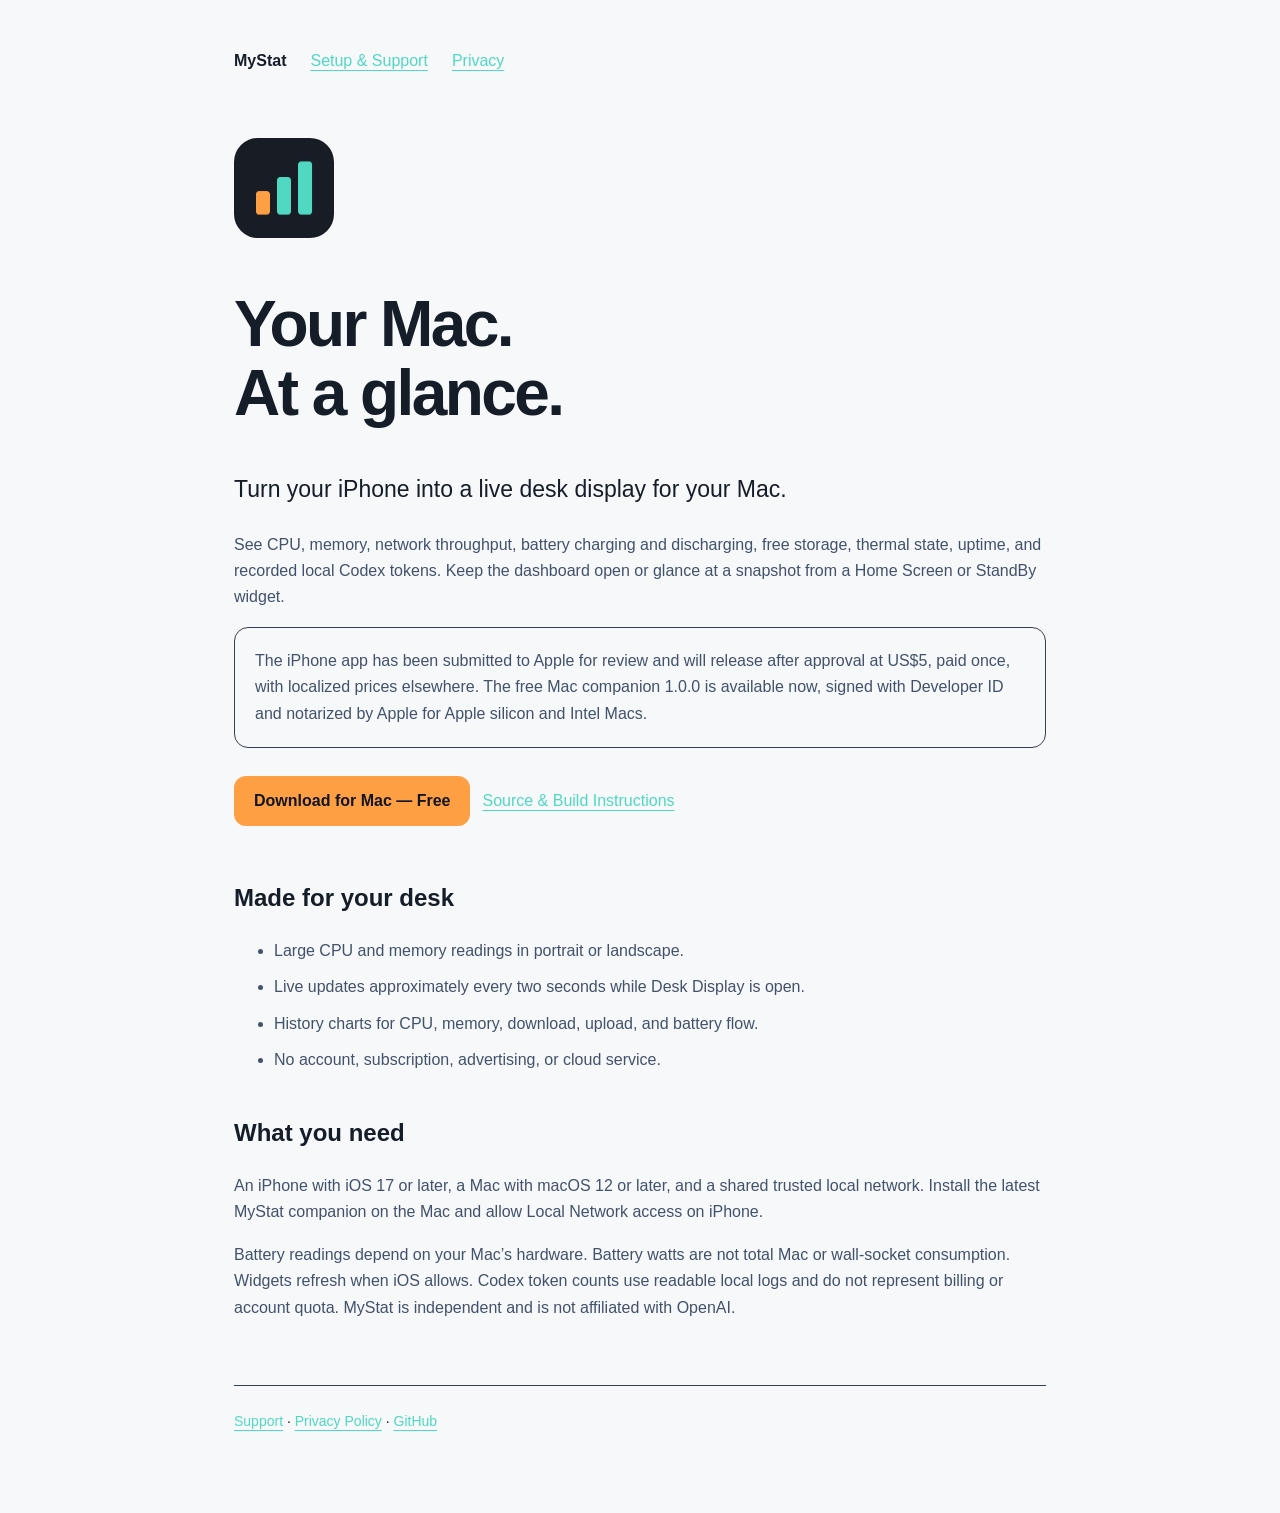
==== docs/index.html @ 9d593f8b "Record App Store submission and update public release status" ====
<!doctype html><html lang="en"><head><meta charset="utf-8"><meta name="viewport" content="width=device-width,initial-scale=1"><meta name="description" content="Monitor your Mac from your iPhone with MyStat. CPU, memory, network, battery flow, and local Codex token counts."><title>MyStat — Your Mac, at a glance</title><link rel="stylesheet" href="style.css"></head><body>
<nav><strong>MyStat</strong><a href="support.html">Setup & Support</a><a href="privacy.html">Privacy</a></nav>
<img class="icon" src="icon.png" alt="MyStat: three orange and teal bars on a charcoal tile">
<h1>Your Mac.<br>At a glance.</h1><p class="lead">Turn your iPhone into a live desk display for your Mac.</p>
<p>See CPU, memory, network throughput, battery charging and discharging, free storage, thermal state, uptime, and recorded local Codex tokens. Keep the dashboard open or glance at a snapshot from a Home Screen or StandBy widget.</p>
<p class="note">The iPhone app has been submitted to Apple for review and will release after approval at US$5, paid once, with localized prices elsewhere. The free Mac companion 1.0.0 is available now, signed with Developer ID and notarized by Apple for Apple silicon and Intel Macs.</p>
<a class="button" href="https://github.com/Cydiater/MyStat/releases/download/v1.0.0/MyStat-v1.0.0.zip">Download for Mac — Free</a><a href="https://github.com/Cydiater/MyStat">Source & Build Instructions</a>
<h2>Made for your desk</h2><ul><li>Large CPU and memory readings in portrait or landscape.</li><li>Live updates approximately every two seconds while Desk Display is open.</li><li>History charts for CPU, memory, download, upload, and battery flow.</li><li>No account, subscription, advertising, or cloud service.</li></ul>
<h2>What you need</h2><p>An iPhone with iOS 17 or later, a Mac with macOS 12 or later, and a shared trusted local network. Install the latest MyStat companion on the Mac and allow Local Network access on iPhone.</p>
<p>Battery readings depend on your Mac’s hardware. Battery watts are not total Mac or wall-socket consumption. Widgets refresh when iOS allows. Codex token counts use readable local logs and do not represent billing or account quota. MyStat is independent and is not affiliated with OpenAI.</p>
<footer><a href="support.html">Support</a> · <a href="privacy.html">Privacy Policy</a> · <a href="https://github.com/Cydiater/MyStat">GitHub</a></footer></body></html>
---- docs/style.css ----
:root{color-scheme:dark;font-family:-apple-system,BlinkMacSystemFont,"Segoe UI",sans-serif;background:#11161e;color:#ecf0f6;line-height:1.65}*{box-sizing:border-box}body{max-width:860px;margin:0 auto;padding:48px 24px 80px}nav{display:flex;gap:24px;flex-wrap:wrap;margin-bottom:64px}a{color:#50d8c2;text-underline-offset:4px}h1{font-size:clamp(36px,7vw,64px);line-height:1.08;letter-spacing:-.04em}h2{margin-top:40px;font-size:24px}p,li{color:#bbc5d3}.lead{font-size:23px;color:#ecf0f6}.button{display:inline-block;padding:12px 20px;border-radius:12px;background:#ff9f43;color:#11161e;font-weight:650;text-decoration:none;margin:12px 12px 12px 0}.note{padding:20px;border:1px solid #35404f;border-radius:14px}.icon{width:100px;height:100px;border-radius:24px}footer{margin-top:64px;border-top:1px solid #35404f;padding-top:24px;font-size:14px}li{margin:10px 0}@media(prefers-color-scheme:light){:root{background:#f6f8fa;color:#151d29}p,li{color:#42526a}.lead{color:#151d29}}
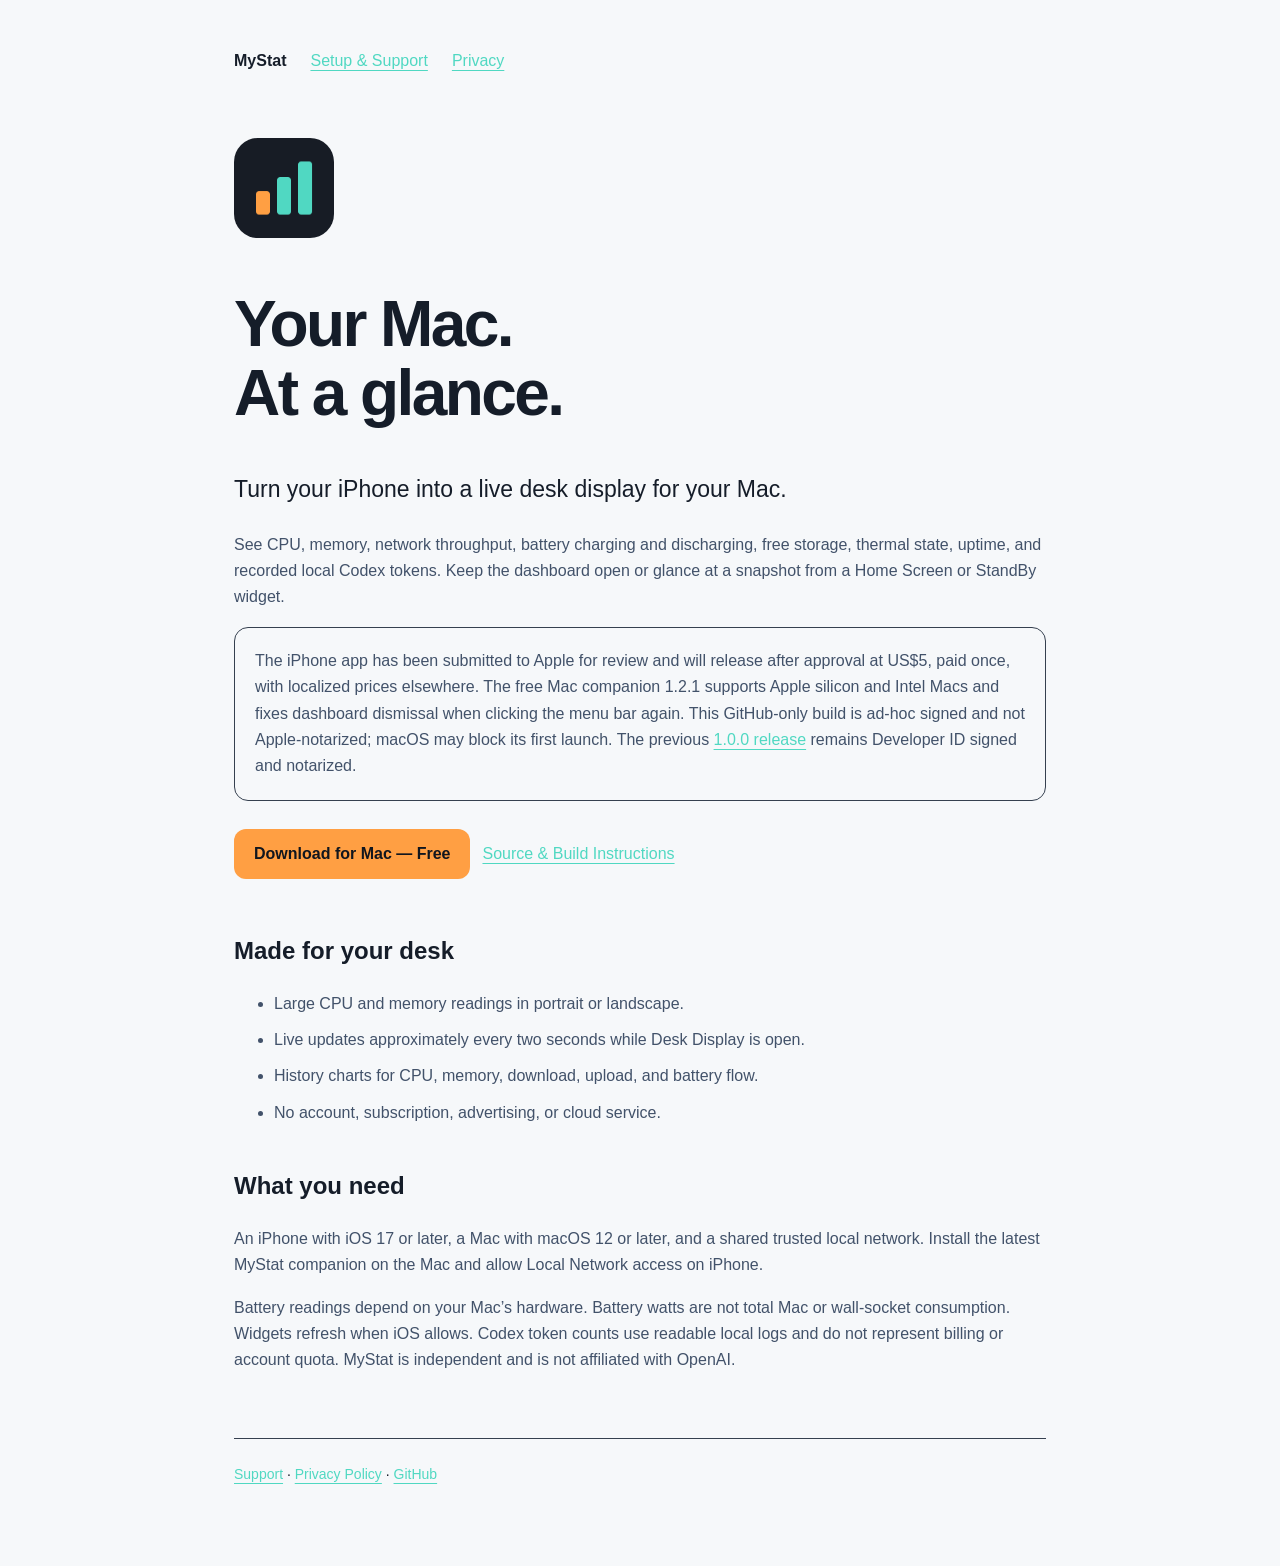
==== commit 511a07e4: "Publish signed 1.2.1 update notice and download links" ====
--- a/docs/index.html
+++ b/docs/index.html
@@ -3,8 +3,8 @@
 <img class="icon" src="icon.png" alt="MyStat: three orange and teal bars on a charcoal tile">
 <h1>Your Mac.<br>At a glance.</h1><p class="lead">Turn your iPhone into a live desk display for your Mac.</p>
 <p>See CPU, memory, network throughput, battery charging and discharging, free storage, thermal state, uptime, and recorded local Codex tokens. Keep the dashboard open or glance at a snapshot from a Home Screen or StandBy widget.</p>
-<p class="note">The iPhone app has been submitted to Apple for review and will release after approval at US$5, paid once, with localized prices elsewhere. The free Mac companion 1.0.0 is available now, signed with Developer ID and notarized by Apple for Apple silicon and Intel Macs.</p>
-<a class="button" href="https://github.com/Cydiater/MyStat/releases/download/v1.0.0/MyStat-v1.0.0.zip">Download for Mac — Free</a><a href="https://github.com/Cydiater/MyStat">Source & Build Instructions</a>
+<p class="note">The iPhone app has been submitted to Apple for review and will release after approval at US$5, paid once, with localized prices elsewhere. The free Mac companion 1.2.1 supports Apple silicon and Intel Macs and fixes dashboard dismissal when clicking the menu bar again. This GitHub-only build is ad-hoc signed and not Apple-notarized; macOS may block its first launch. The previous <a href="https://github.com/Cydiater/MyStat/releases/tag/v1.0.0">1.0.0 release</a> remains Developer ID signed and notarized.</p>
+<a class="button" href="https://github.com/Cydiater/MyStat/releases/download/v1.2.1/MyStat-v1.2.1.zip">Download for Mac — Free</a><a href="https://github.com/Cydiater/MyStat">Source & Build Instructions</a>
 <h2>Made for your desk</h2><ul><li>Large CPU and memory readings in portrait or landscape.</li><li>Live updates approximately every two seconds while Desk Display is open.</li><li>History charts for CPU, memory, download, upload, and battery flow.</li><li>No account, subscription, advertising, or cloud service.</li></ul>
 <h2>What you need</h2><p>An iPhone with iOS 17 or later, a Mac with macOS 12 or later, and a shared trusted local network. Install the latest MyStat companion on the Mac and allow Local Network access on iPhone.</p>
 <p>Battery readings depend on your Mac’s hardware. Battery watts are not total Mac or wall-socket consumption. Widgets refresh when iOS allows. Codex token counts use readable local logs and do not represent billing or account quota. MyStat is independent and is not affiliated with OpenAI.</p>
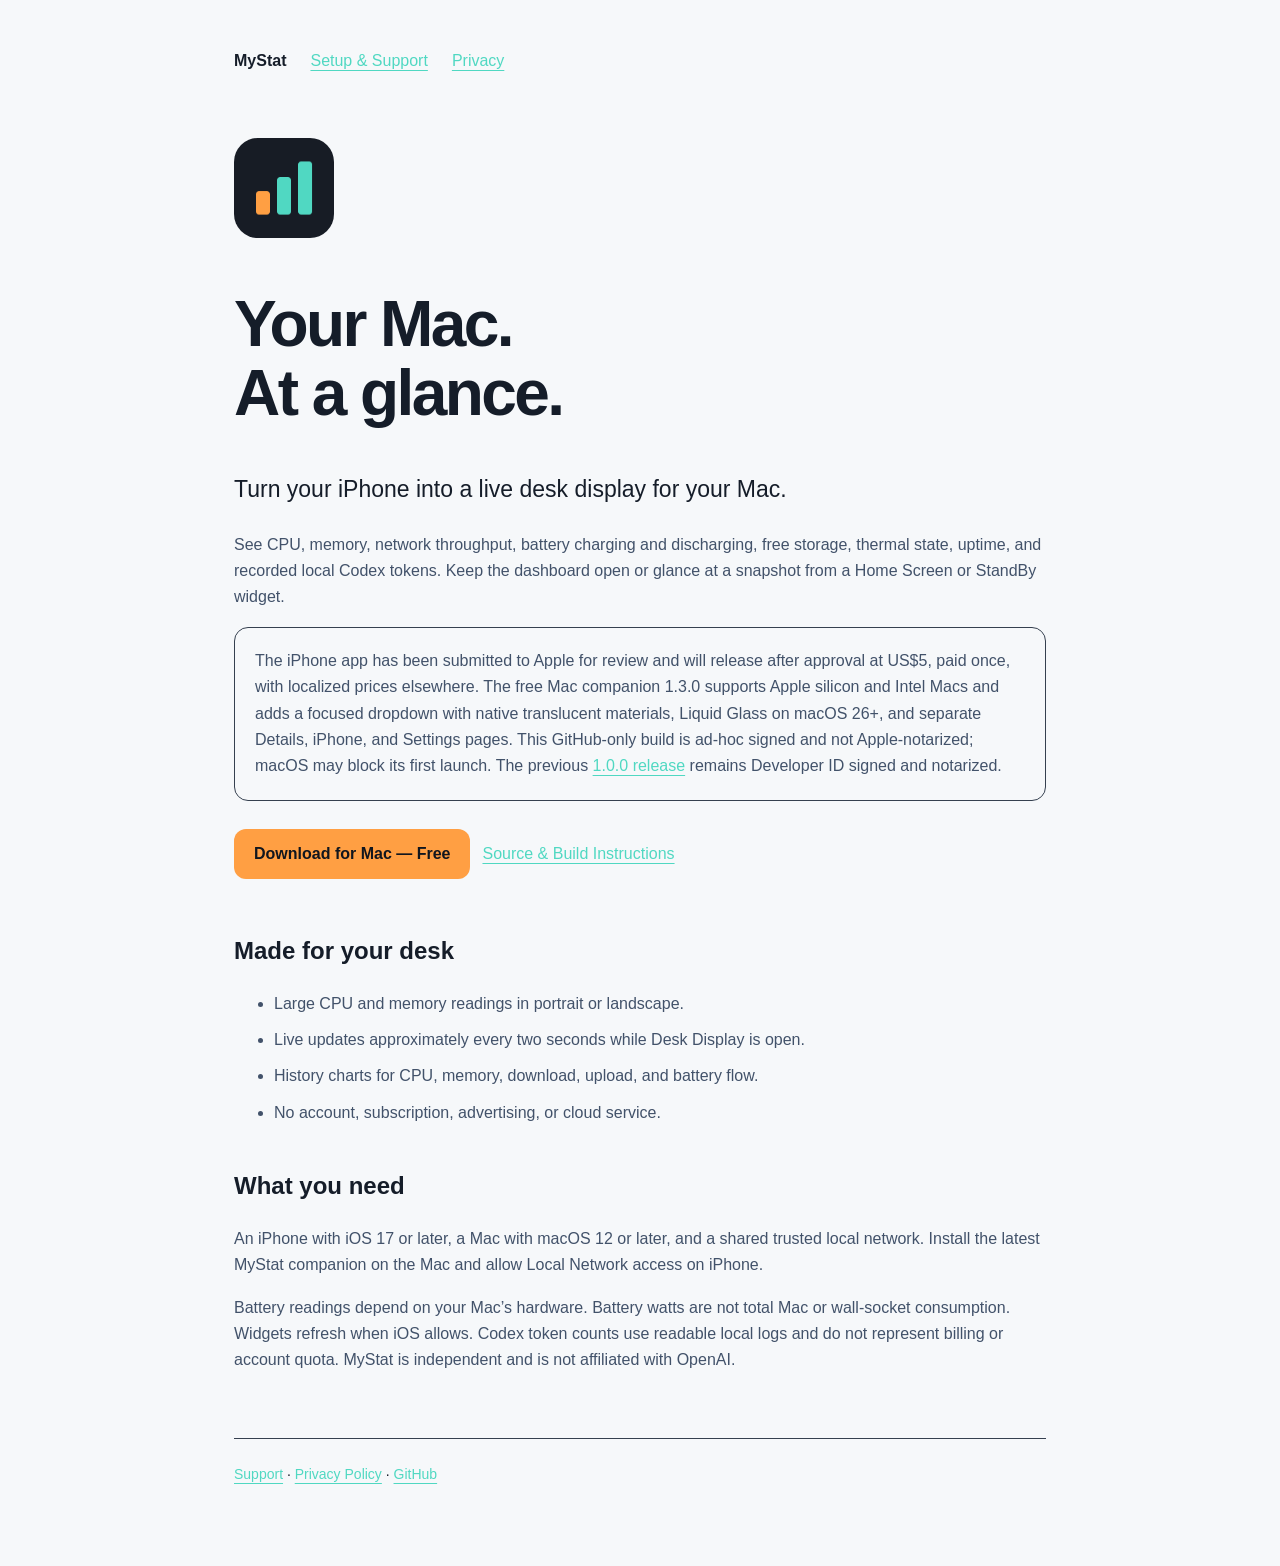
==== commit c82c1da4: "Publish signed 1.3.0 update notice and download links" ====
--- a/docs/index.html
+++ b/docs/index.html
@@ -3,8 +3,8 @@
 <img class="icon" src="icon.png" alt="MyStat: three orange and teal bars on a charcoal tile">
 <h1>Your Mac.<br>At a glance.</h1><p class="lead">Turn your iPhone into a live desk display for your Mac.</p>
 <p>See CPU, memory, network throughput, battery charging and discharging, free storage, thermal state, uptime, and recorded local Codex tokens. Keep the dashboard open or glance at a snapshot from a Home Screen or StandBy widget.</p>
-<p class="note">The iPhone app has been submitted to Apple for review and will release after approval at US$5, paid once, with localized prices elsewhere. The free Mac companion 1.2.1 supports Apple silicon and Intel Macs and fixes dashboard dismissal when clicking the menu bar again. This GitHub-only build is ad-hoc signed and not Apple-notarized; macOS may block its first launch. The previous <a href="https://github.com/Cydiater/MyStat/releases/tag/v1.0.0">1.0.0 release</a> remains Developer ID signed and notarized.</p>
-<a class="button" href="https://github.com/Cydiater/MyStat/releases/download/v1.2.1/MyStat-v1.2.1.zip">Download for Mac — Free</a><a href="https://github.com/Cydiater/MyStat">Source & Build Instructions</a>
+<p class="note">The iPhone app has been submitted to Apple for review and will release after approval at US$5, paid once, with localized prices elsewhere. The free Mac companion 1.3.0 supports Apple silicon and Intel Macs and adds a focused dropdown with native translucent materials, Liquid Glass on macOS 26+, and separate Details, iPhone, and Settings pages. This GitHub-only build is ad-hoc signed and not Apple-notarized; macOS may block its first launch. The previous <a href="https://github.com/Cydiater/MyStat/releases/tag/v1.0.0">1.0.0 release</a> remains Developer ID signed and notarized.</p>
+<a class="button" href="https://github.com/Cydiater/MyStat/releases/download/v1.3.0/MyStat-v1.3.0.zip">Download for Mac — Free</a><a href="https://github.com/Cydiater/MyStat">Source & Build Instructions</a>
 <h2>Made for your desk</h2><ul><li>Large CPU and memory readings in portrait or landscape.</li><li>Live updates approximately every two seconds while Desk Display is open.</li><li>History charts for CPU, memory, download, upload, and battery flow.</li><li>No account, subscription, advertising, or cloud service.</li></ul>
 <h2>What you need</h2><p>An iPhone with iOS 17 or later, a Mac with macOS 12 or later, and a shared trusted local network. Install the latest MyStat companion on the Mac and allow Local Network access on iPhone.</p>
 <p>Battery readings depend on your Mac’s hardware. Battery watts are not total Mac or wall-socket consumption. Widgets refresh when iOS allows. Codex token counts use readable local logs and do not represent billing or account quota. MyStat is independent and is not affiliated with OpenAI.</p>
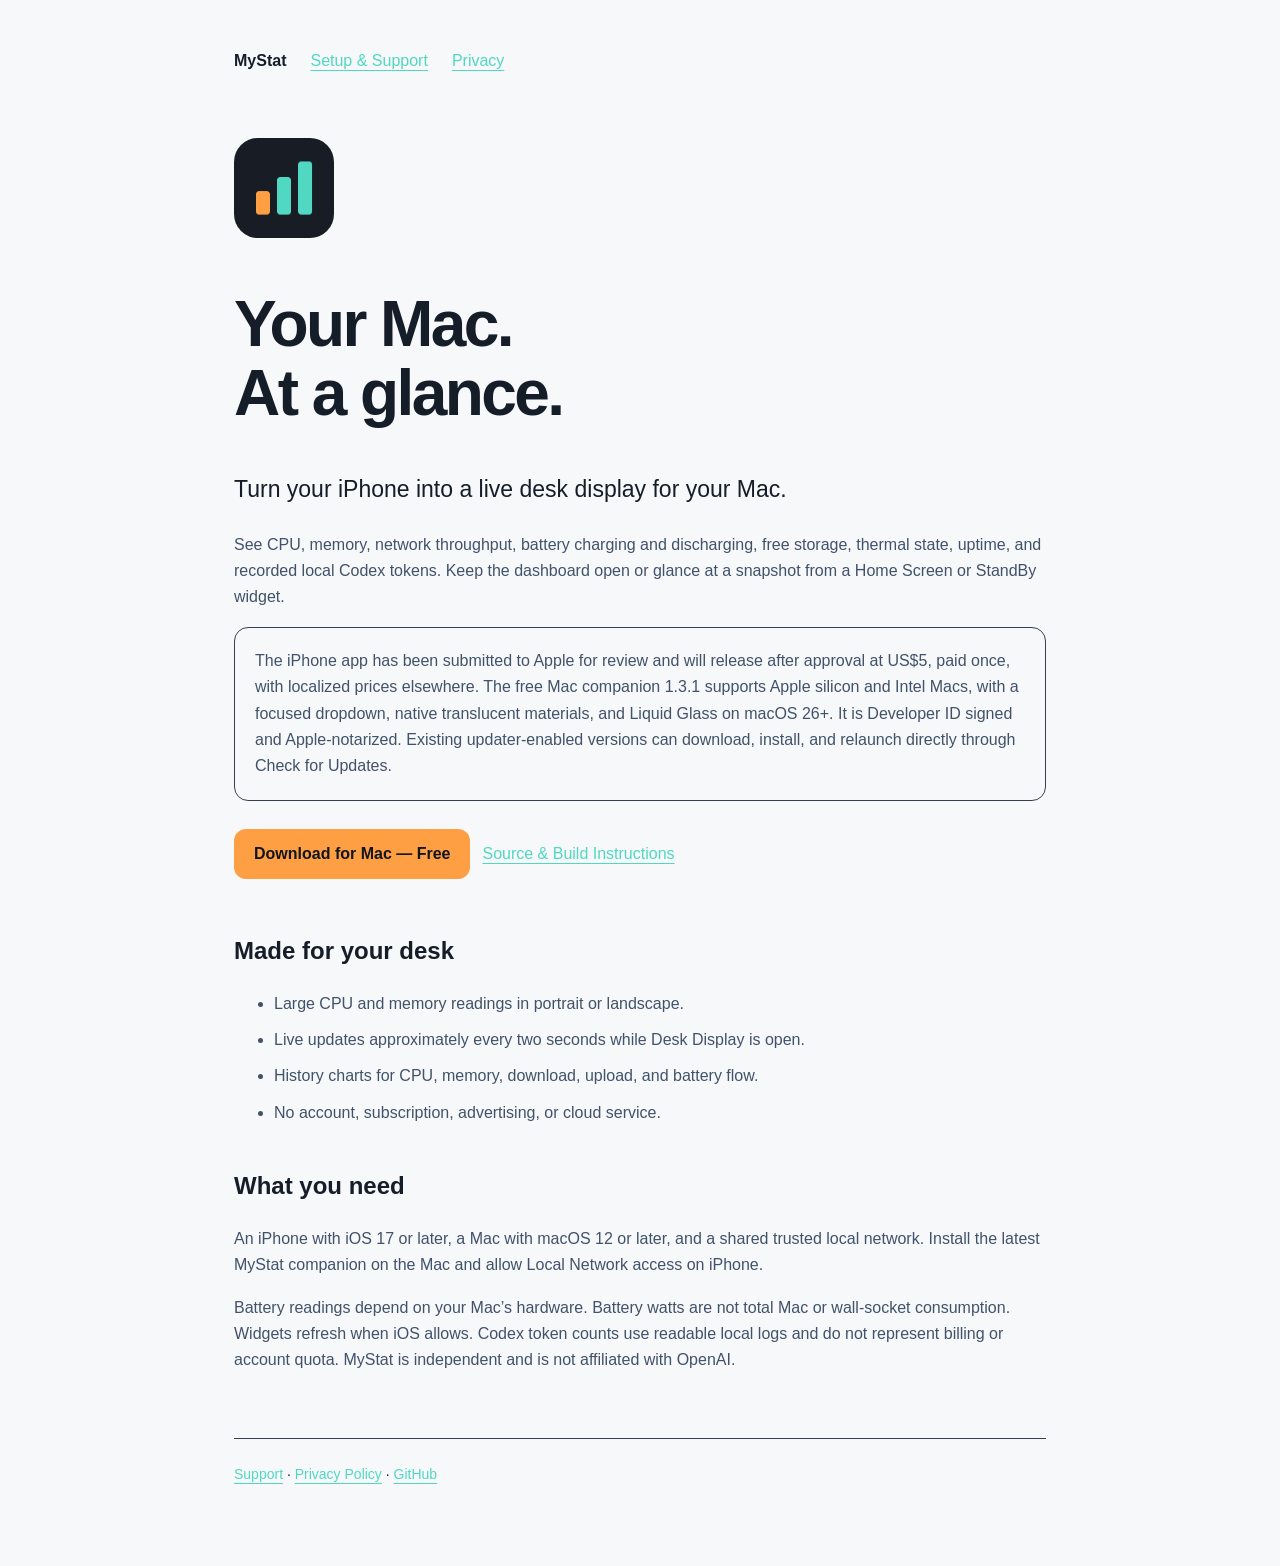
==== commit 0ae4e44a: "Publish installable 1.3.1 update feed and signing workflow" ====
--- a/docs/index.html
+++ b/docs/index.html
@@ -3,8 +3,8 @@
 <img class="icon" src="icon.png" alt="MyStat: three orange and teal bars on a charcoal tile">
 <h1>Your Mac.<br>At a glance.</h1><p class="lead">Turn your iPhone into a live desk display for your Mac.</p>
 <p>See CPU, memory, network throughput, battery charging and discharging, free storage, thermal state, uptime, and recorded local Codex tokens. Keep the dashboard open or glance at a snapshot from a Home Screen or StandBy widget.</p>
-<p class="note">The iPhone app has been submitted to Apple for review and will release after approval at US$5, paid once, with localized prices elsewhere. The free Mac companion 1.3.0 supports Apple silicon and Intel Macs and adds a focused dropdown with native translucent materials, Liquid Glass on macOS 26+, and separate Details, iPhone, and Settings pages. This GitHub-only build is ad-hoc signed and not Apple-notarized; macOS may block its first launch. The previous <a href="https://github.com/Cydiater/MyStat/releases/tag/v1.0.0">1.0.0 release</a> remains Developer ID signed and notarized.</p>
-<a class="button" href="https://github.com/Cydiater/MyStat/releases/download/v1.3.0/MyStat-v1.3.0.zip">Download for Mac — Free</a><a href="https://github.com/Cydiater/MyStat">Source & Build Instructions</a>
+<p class="note">The iPhone app has been submitted to Apple for review and will release after approval at US$5, paid once, with localized prices elsewhere. The free Mac companion 1.3.1 supports Apple silicon and Intel Macs, with a focused dropdown, native translucent materials, and Liquid Glass on macOS 26+. It is Developer ID signed and Apple-notarized. Existing updater-enabled versions can download, install, and relaunch directly through Check for Updates.</p>
+<a class="button" href="https://github.com/Cydiater/MyStat/releases/download/v1.3.1/MyStat-v1.3.1.zip">Download for Mac — Free</a><a href="https://github.com/Cydiater/MyStat">Source & Build Instructions</a>
 <h2>Made for your desk</h2><ul><li>Large CPU and memory readings in portrait or landscape.</li><li>Live updates approximately every two seconds while Desk Display is open.</li><li>History charts for CPU, memory, download, upload, and battery flow.</li><li>No account, subscription, advertising, or cloud service.</li></ul>
 <h2>What you need</h2><p>An iPhone with iOS 17 or later, a Mac with macOS 12 or later, and a shared trusted local network. Install the latest MyStat companion on the Mac and allow Local Network access on iPhone.</p>
 <p>Battery readings depend on your Mac’s hardware. Battery watts are not total Mac or wall-socket consumption. Widgets refresh when iOS allows. Codex token counts use readable local logs and do not represent billing or account quota. MyStat is independent and is not affiliated with OpenAI.</p>
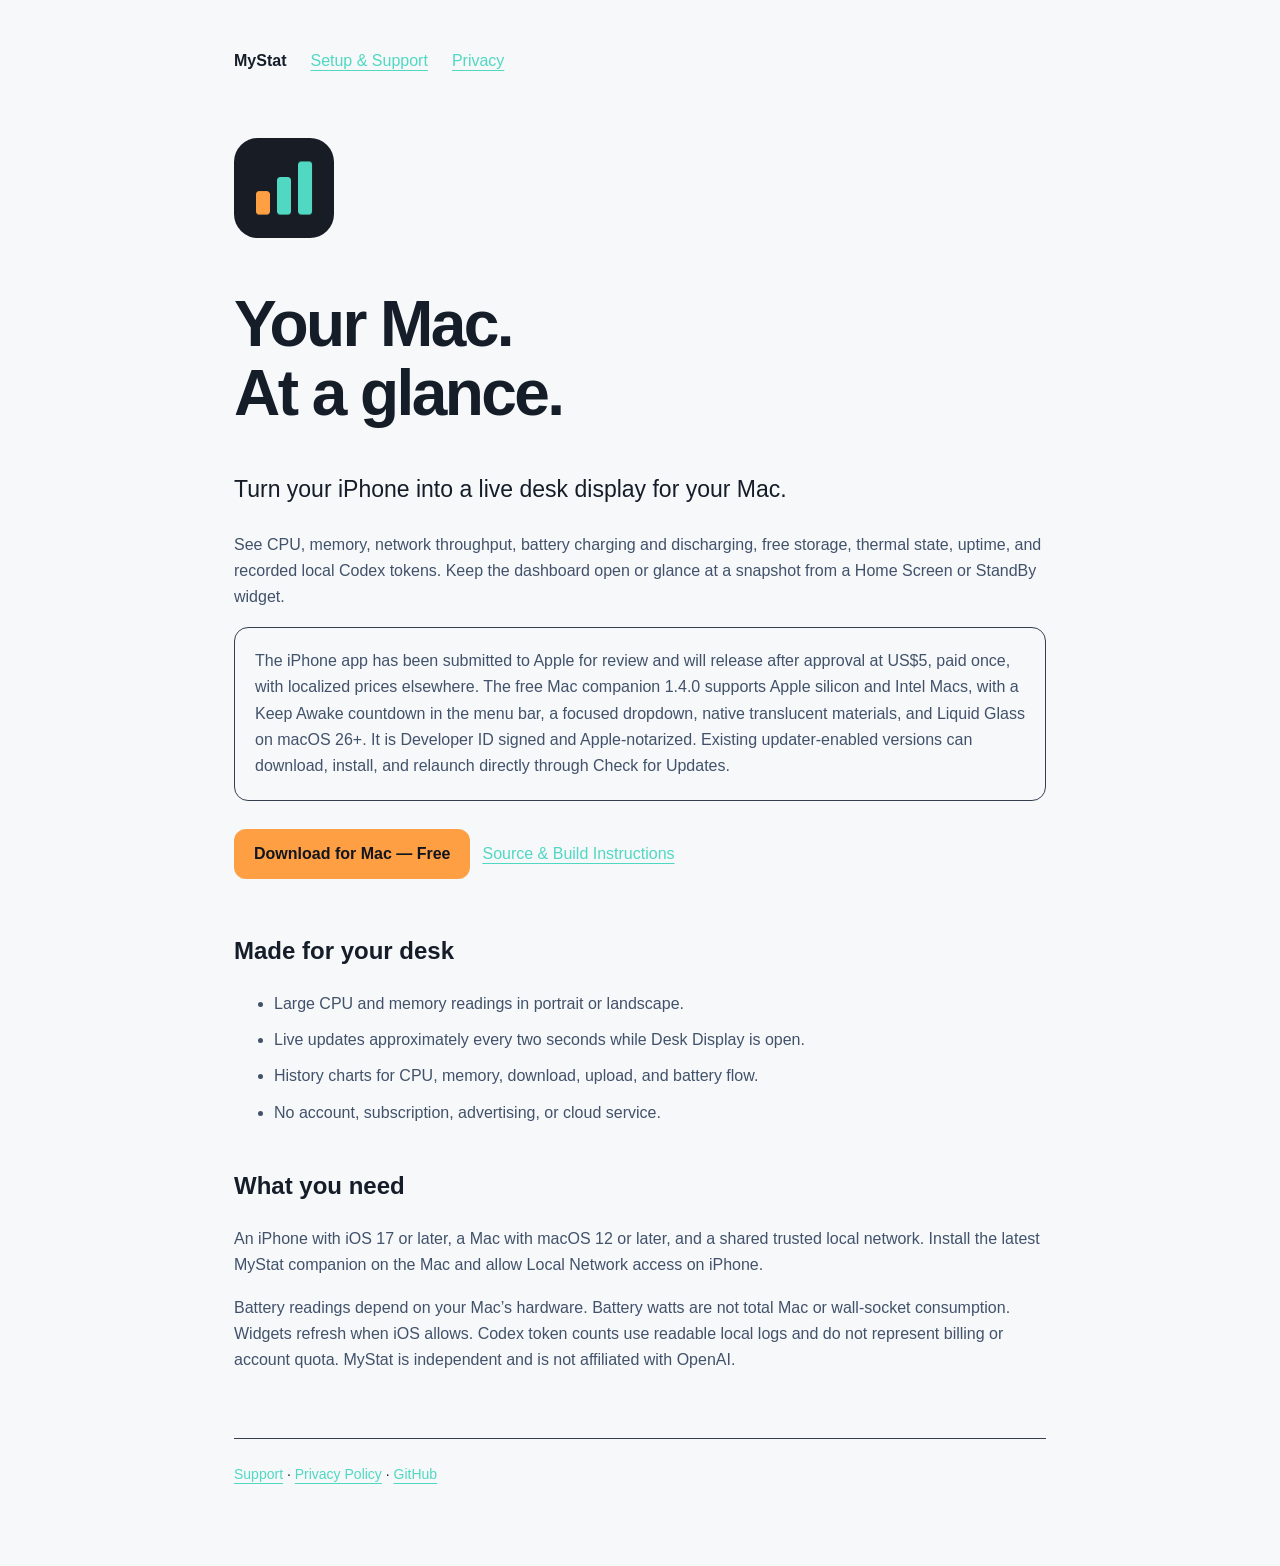
==== commit 35b5134e: "Publish signed 1.4.0 update feed and download links" ====
--- a/docs/index.html
+++ b/docs/index.html
@@ -3,8 +3,8 @@
 <img class="icon" src="icon.png" alt="MyStat: three orange and teal bars on a charcoal tile">
 <h1>Your Mac.<br>At a glance.</h1><p class="lead">Turn your iPhone into a live desk display for your Mac.</p>
 <p>See CPU, memory, network throughput, battery charging and discharging, free storage, thermal state, uptime, and recorded local Codex tokens. Keep the dashboard open or glance at a snapshot from a Home Screen or StandBy widget.</p>
-<p class="note">The iPhone app has been submitted to Apple for review and will release after approval at US$5, paid once, with localized prices elsewhere. The free Mac companion 1.3.1 supports Apple silicon and Intel Macs, with a focused dropdown, native translucent materials, and Liquid Glass on macOS 26+. It is Developer ID signed and Apple-notarized. Existing updater-enabled versions can download, install, and relaunch directly through Check for Updates.</p>
-<a class="button" href="https://github.com/Cydiater/MyStat/releases/download/v1.3.1/MyStat-v1.3.1.zip">Download for Mac — Free</a><a href="https://github.com/Cydiater/MyStat">Source & Build Instructions</a>
+<p class="note">The iPhone app has been submitted to Apple for review and will release after approval at US$5, paid once, with localized prices elsewhere. The free Mac companion 1.4.0 supports Apple silicon and Intel Macs, with a Keep Awake countdown in the menu bar, a focused dropdown, native translucent materials, and Liquid Glass on macOS 26+. It is Developer ID signed and Apple-notarized. Existing updater-enabled versions can download, install, and relaunch directly through Check for Updates.</p>
+<a class="button" href="https://github.com/Cydiater/MyStat/releases/download/v1.4.0/MyStat-v1.4.0.zip">Download for Mac — Free</a><a href="https://github.com/Cydiater/MyStat">Source & Build Instructions</a>
 <h2>Made for your desk</h2><ul><li>Large CPU and memory readings in portrait or landscape.</li><li>Live updates approximately every two seconds while Desk Display is open.</li><li>History charts for CPU, memory, download, upload, and battery flow.</li><li>No account, subscription, advertising, or cloud service.</li></ul>
 <h2>What you need</h2><p>An iPhone with iOS 17 or later, a Mac with macOS 12 or later, and a shared trusted local network. Install the latest MyStat companion on the Mac and allow Local Network access on iPhone.</p>
 <p>Battery readings depend on your Mac’s hardware. Battery watts are not total Mac or wall-socket consumption. Widgets refresh when iOS allows. Codex token counts use readable local logs and do not represent billing or account quota. MyStat is independent and is not affiliated with OpenAI.</p>
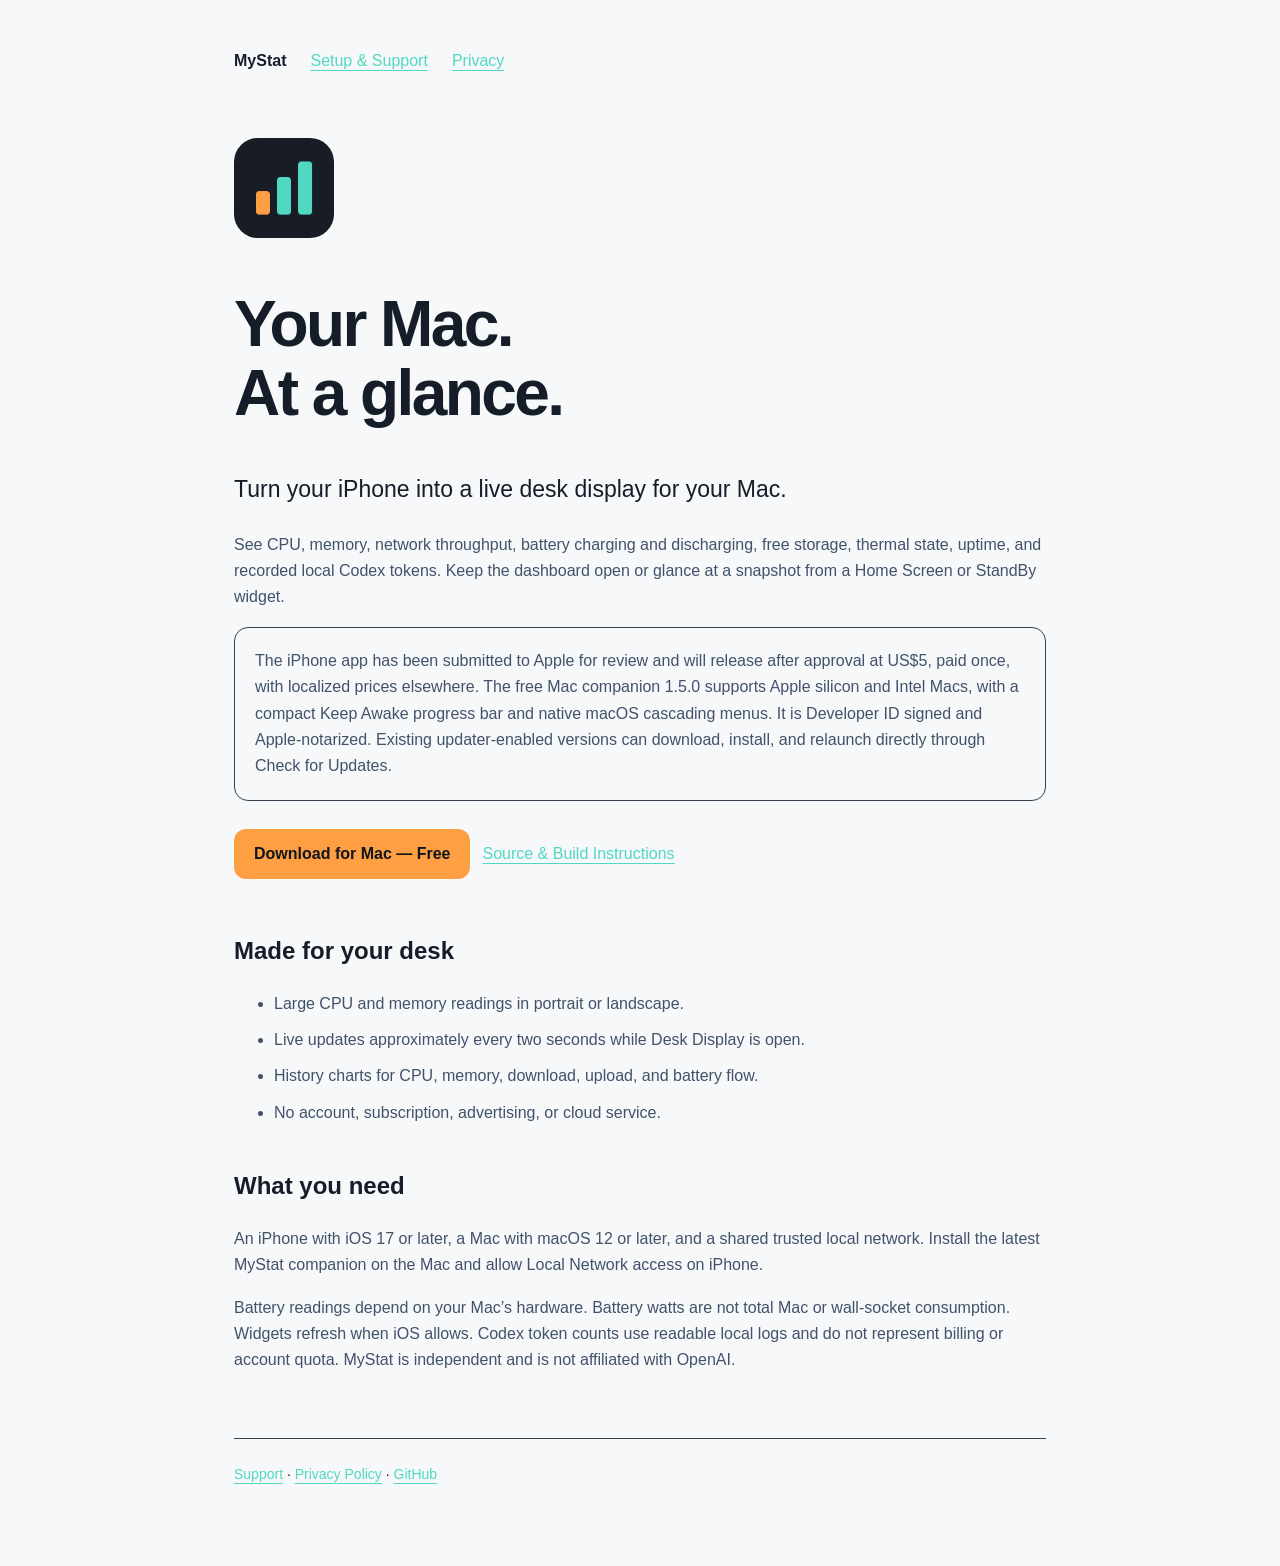
==== commit 6ff9fd4d: "Publish signed 1.5.0 update feed and download links" ====
--- a/docs/index.html
+++ b/docs/index.html
@@ -3,8 +3,8 @@
 <img class="icon" src="icon.png" alt="MyStat: three orange and teal bars on a charcoal tile">
 <h1>Your Mac.<br>At a glance.</h1><p class="lead">Turn your iPhone into a live desk display for your Mac.</p>
 <p>See CPU, memory, network throughput, battery charging and discharging, free storage, thermal state, uptime, and recorded local Codex tokens. Keep the dashboard open or glance at a snapshot from a Home Screen or StandBy widget.</p>
-<p class="note">The iPhone app has been submitted to Apple for review and will release after approval at US$5, paid once, with localized prices elsewhere. The free Mac companion 1.4.0 supports Apple silicon and Intel Macs, with a Keep Awake countdown in the menu bar, a focused dropdown, native translucent materials, and Liquid Glass on macOS 26+. It is Developer ID signed and Apple-notarized. Existing updater-enabled versions can download, install, and relaunch directly through Check for Updates.</p>
-<a class="button" href="https://github.com/Cydiater/MyStat/releases/download/v1.4.0/MyStat-v1.4.0.zip">Download for Mac — Free</a><a href="https://github.com/Cydiater/MyStat">Source & Build Instructions</a>
+<p class="note">The iPhone app has been submitted to Apple for review and will release after approval at US$5, paid once, with localized prices elsewhere. The free Mac companion 1.5.0 supports Apple silicon and Intel Macs, with a compact Keep Awake progress bar and native macOS cascading menus. It is Developer ID signed and Apple-notarized. Existing updater-enabled versions can download, install, and relaunch directly through Check for Updates.</p>
+<a class="button" href="https://github.com/Cydiater/MyStat/releases/download/v1.5.0/MyStat-v1.5.0.zip">Download for Mac — Free</a><a href="https://github.com/Cydiater/MyStat">Source & Build Instructions</a>
 <h2>Made for your desk</h2><ul><li>Large CPU and memory readings in portrait or landscape.</li><li>Live updates approximately every two seconds while Desk Display is open.</li><li>History charts for CPU, memory, download, upload, and battery flow.</li><li>No account, subscription, advertising, or cloud service.</li></ul>
 <h2>What you need</h2><p>An iPhone with iOS 17 or later, a Mac with macOS 12 or later, and a shared trusted local network. Install the latest MyStat companion on the Mac and allow Local Network access on iPhone.</p>
 <p>Battery readings depend on your Mac’s hardware. Battery watts are not total Mac or wall-socket consumption. Widgets refresh when iOS allows. Codex token counts use readable local logs and do not represent billing or account quota. MyStat is independent and is not affiliated with OpenAI.</p>
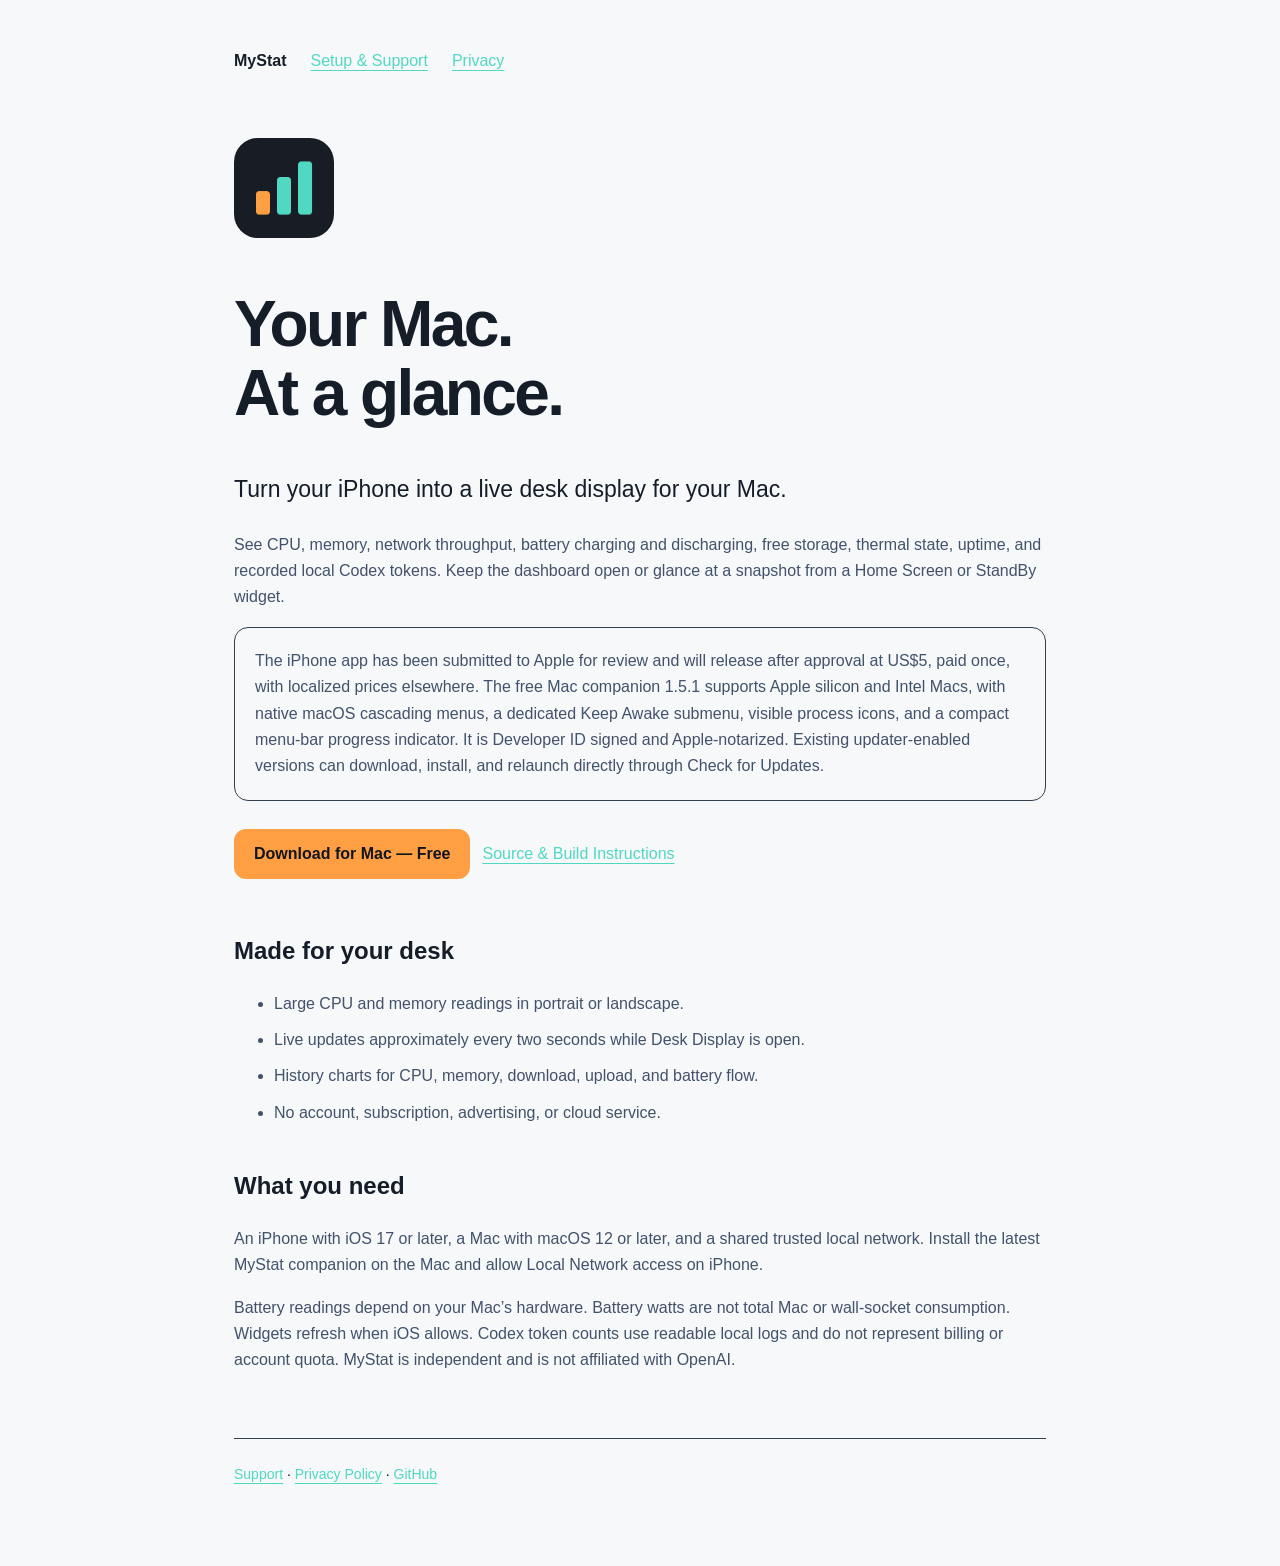
==== commit 7d846556: "Publish signed 1.5.1 update feed and download links" ====
--- a/docs/index.html
+++ b/docs/index.html
@@ -3,8 +3,8 @@
 <img class="icon" src="icon.png" alt="MyStat: three orange and teal bars on a charcoal tile">
 <h1>Your Mac.<br>At a glance.</h1><p class="lead">Turn your iPhone into a live desk display for your Mac.</p>
 <p>See CPU, memory, network throughput, battery charging and discharging, free storage, thermal state, uptime, and recorded local Codex tokens. Keep the dashboard open or glance at a snapshot from a Home Screen or StandBy widget.</p>
-<p class="note">The iPhone app has been submitted to Apple for review and will release after approval at US$5, paid once, with localized prices elsewhere. The free Mac companion 1.5.0 supports Apple silicon and Intel Macs, with a compact Keep Awake progress bar and native macOS cascading menus. It is Developer ID signed and Apple-notarized. Existing updater-enabled versions can download, install, and relaunch directly through Check for Updates.</p>
-<a class="button" href="https://github.com/Cydiater/MyStat/releases/download/v1.5.0/MyStat-v1.5.0.zip">Download for Mac — Free</a><a href="https://github.com/Cydiater/MyStat">Source & Build Instructions</a>
+<p class="note">The iPhone app has been submitted to Apple for review and will release after approval at US$5, paid once, with localized prices elsewhere. The free Mac companion 1.5.1 supports Apple silicon and Intel Macs, with native macOS cascading menus, a dedicated Keep Awake submenu, visible process icons, and a compact menu-bar progress indicator. It is Developer ID signed and Apple-notarized. Existing updater-enabled versions can download, install, and relaunch directly through Check for Updates.</p>
+<a class="button" href="https://github.com/Cydiater/MyStat/releases/download/v1.5.1/MyStat-v1.5.1.zip">Download for Mac — Free</a><a href="https://github.com/Cydiater/MyStat">Source & Build Instructions</a>
 <h2>Made for your desk</h2><ul><li>Large CPU and memory readings in portrait or landscape.</li><li>Live updates approximately every two seconds while Desk Display is open.</li><li>History charts for CPU, memory, download, upload, and battery flow.</li><li>No account, subscription, advertising, or cloud service.</li></ul>
 <h2>What you need</h2><p>An iPhone with iOS 17 or later, a Mac with macOS 12 or later, and a shared trusted local network. Install the latest MyStat companion on the Mac and allow Local Network access on iPhone.</p>
 <p>Battery readings depend on your Mac’s hardware. Battery watts are not total Mac or wall-socket consumption. Widgets refresh when iOS allows. Codex token counts use readable local logs and do not represent billing or account quota. MyStat is independent and is not affiliated with OpenAI.</p>
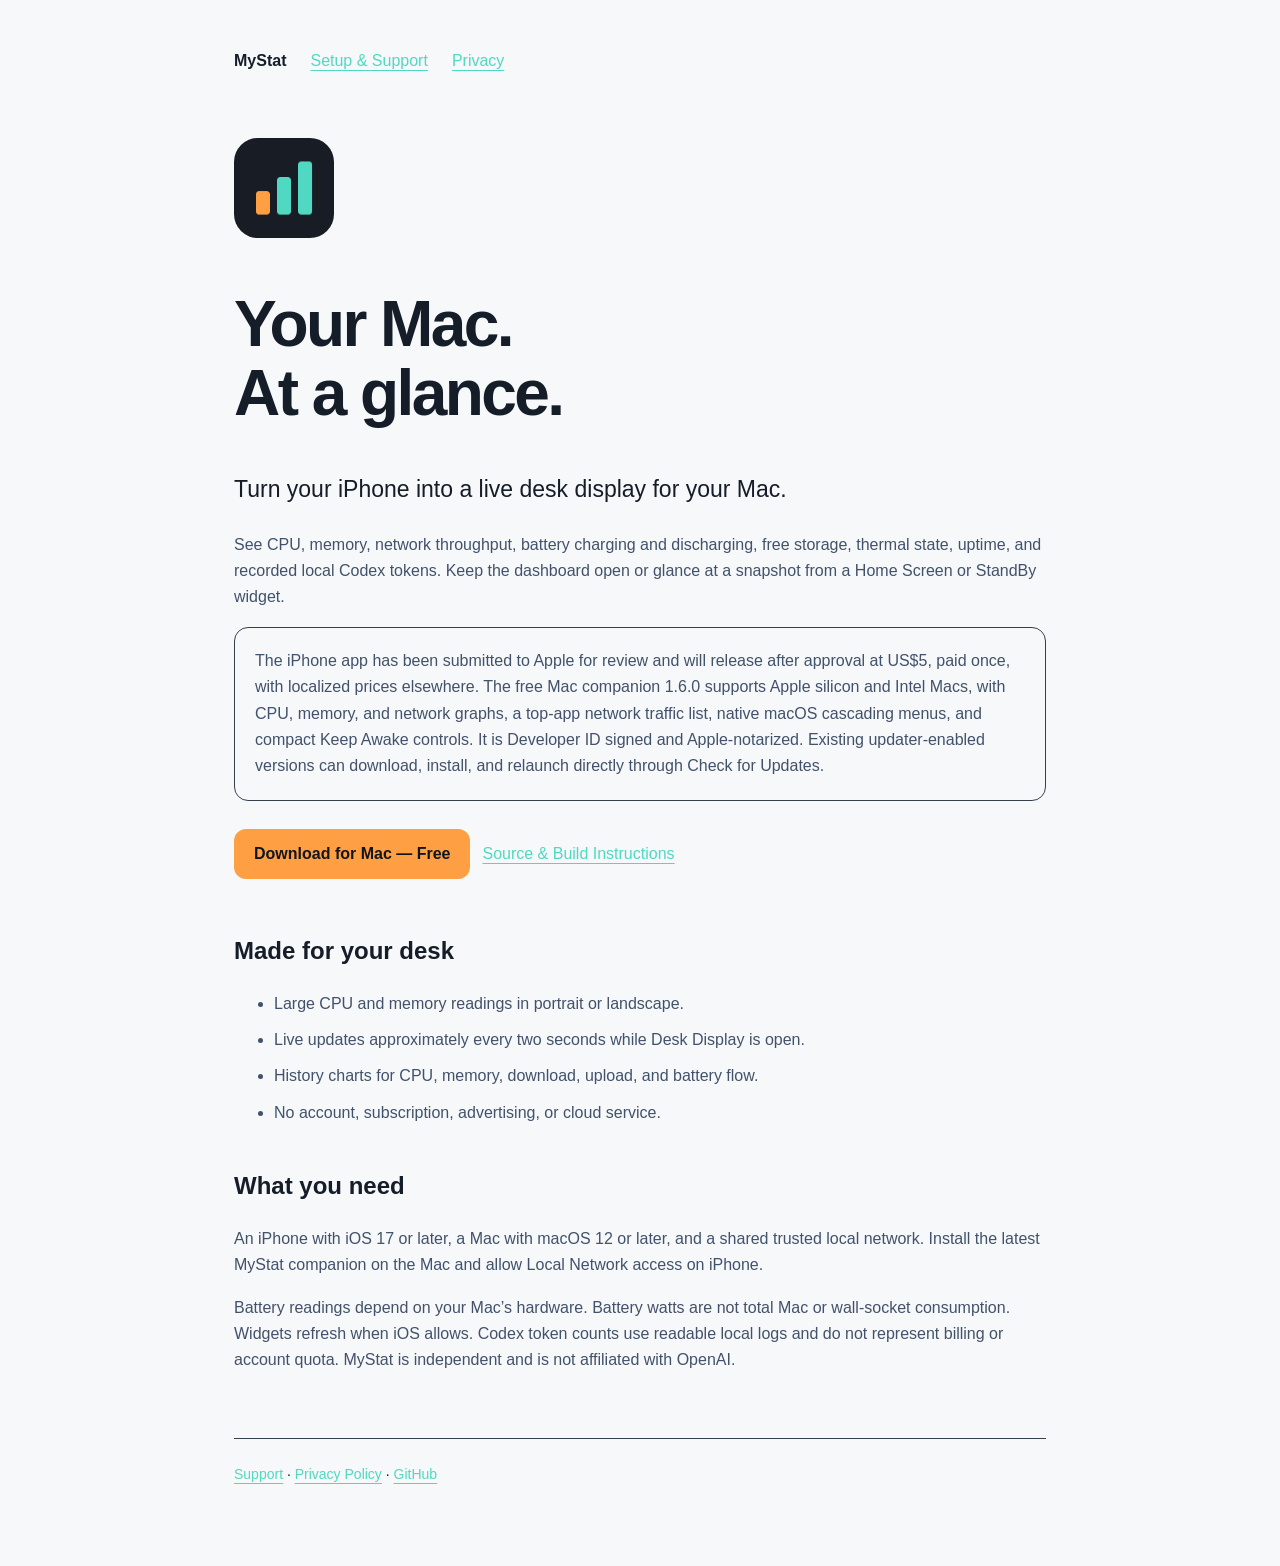
==== commit ef4dc17a: "Publish signed 1.6.0 update feed and download links" ====
--- a/docs/index.html
+++ b/docs/index.html
@@ -3,8 +3,8 @@
 <img class="icon" src="icon.png" alt="MyStat: three orange and teal bars on a charcoal tile">
 <h1>Your Mac.<br>At a glance.</h1><p class="lead">Turn your iPhone into a live desk display for your Mac.</p>
 <p>See CPU, memory, network throughput, battery charging and discharging, free storage, thermal state, uptime, and recorded local Codex tokens. Keep the dashboard open or glance at a snapshot from a Home Screen or StandBy widget.</p>
-<p class="note">The iPhone app has been submitted to Apple for review and will release after approval at US$5, paid once, with localized prices elsewhere. The free Mac companion 1.5.1 supports Apple silicon and Intel Macs, with native macOS cascading menus, a dedicated Keep Awake submenu, visible process icons, and a compact menu-bar progress indicator. It is Developer ID signed and Apple-notarized. Existing updater-enabled versions can download, install, and relaunch directly through Check for Updates.</p>
-<a class="button" href="https://github.com/Cydiater/MyStat/releases/download/v1.5.1/MyStat-v1.5.1.zip">Download for Mac — Free</a><a href="https://github.com/Cydiater/MyStat">Source & Build Instructions</a>
+<p class="note">The iPhone app has been submitted to Apple for review and will release after approval at US$5, paid once, with localized prices elsewhere. The free Mac companion 1.6.0 supports Apple silicon and Intel Macs, with CPU, memory, and network graphs, a top-app network traffic list, native macOS cascading menus, and compact Keep Awake controls. It is Developer ID signed and Apple-notarized. Existing updater-enabled versions can download, install, and relaunch directly through Check for Updates.</p>
+<a class="button" href="https://github.com/Cydiater/MyStat/releases/download/v1.6.0/MyStat-v1.6.0.zip">Download for Mac — Free</a><a href="https://github.com/Cydiater/MyStat">Source & Build Instructions</a>
 <h2>Made for your desk</h2><ul><li>Large CPU and memory readings in portrait or landscape.</li><li>Live updates approximately every two seconds while Desk Display is open.</li><li>History charts for CPU, memory, download, upload, and battery flow.</li><li>No account, subscription, advertising, or cloud service.</li></ul>
 <h2>What you need</h2><p>An iPhone with iOS 17 or later, a Mac with macOS 12 or later, and a shared trusted local network. Install the latest MyStat companion on the Mac and allow Local Network access on iPhone.</p>
 <p>Battery readings depend on your Mac’s hardware. Battery watts are not total Mac or wall-socket consumption. Widgets refresh when iOS allows. Codex token counts use readable local logs and do not represent billing or account quota. MyStat is independent and is not affiliated with OpenAI.</p>
